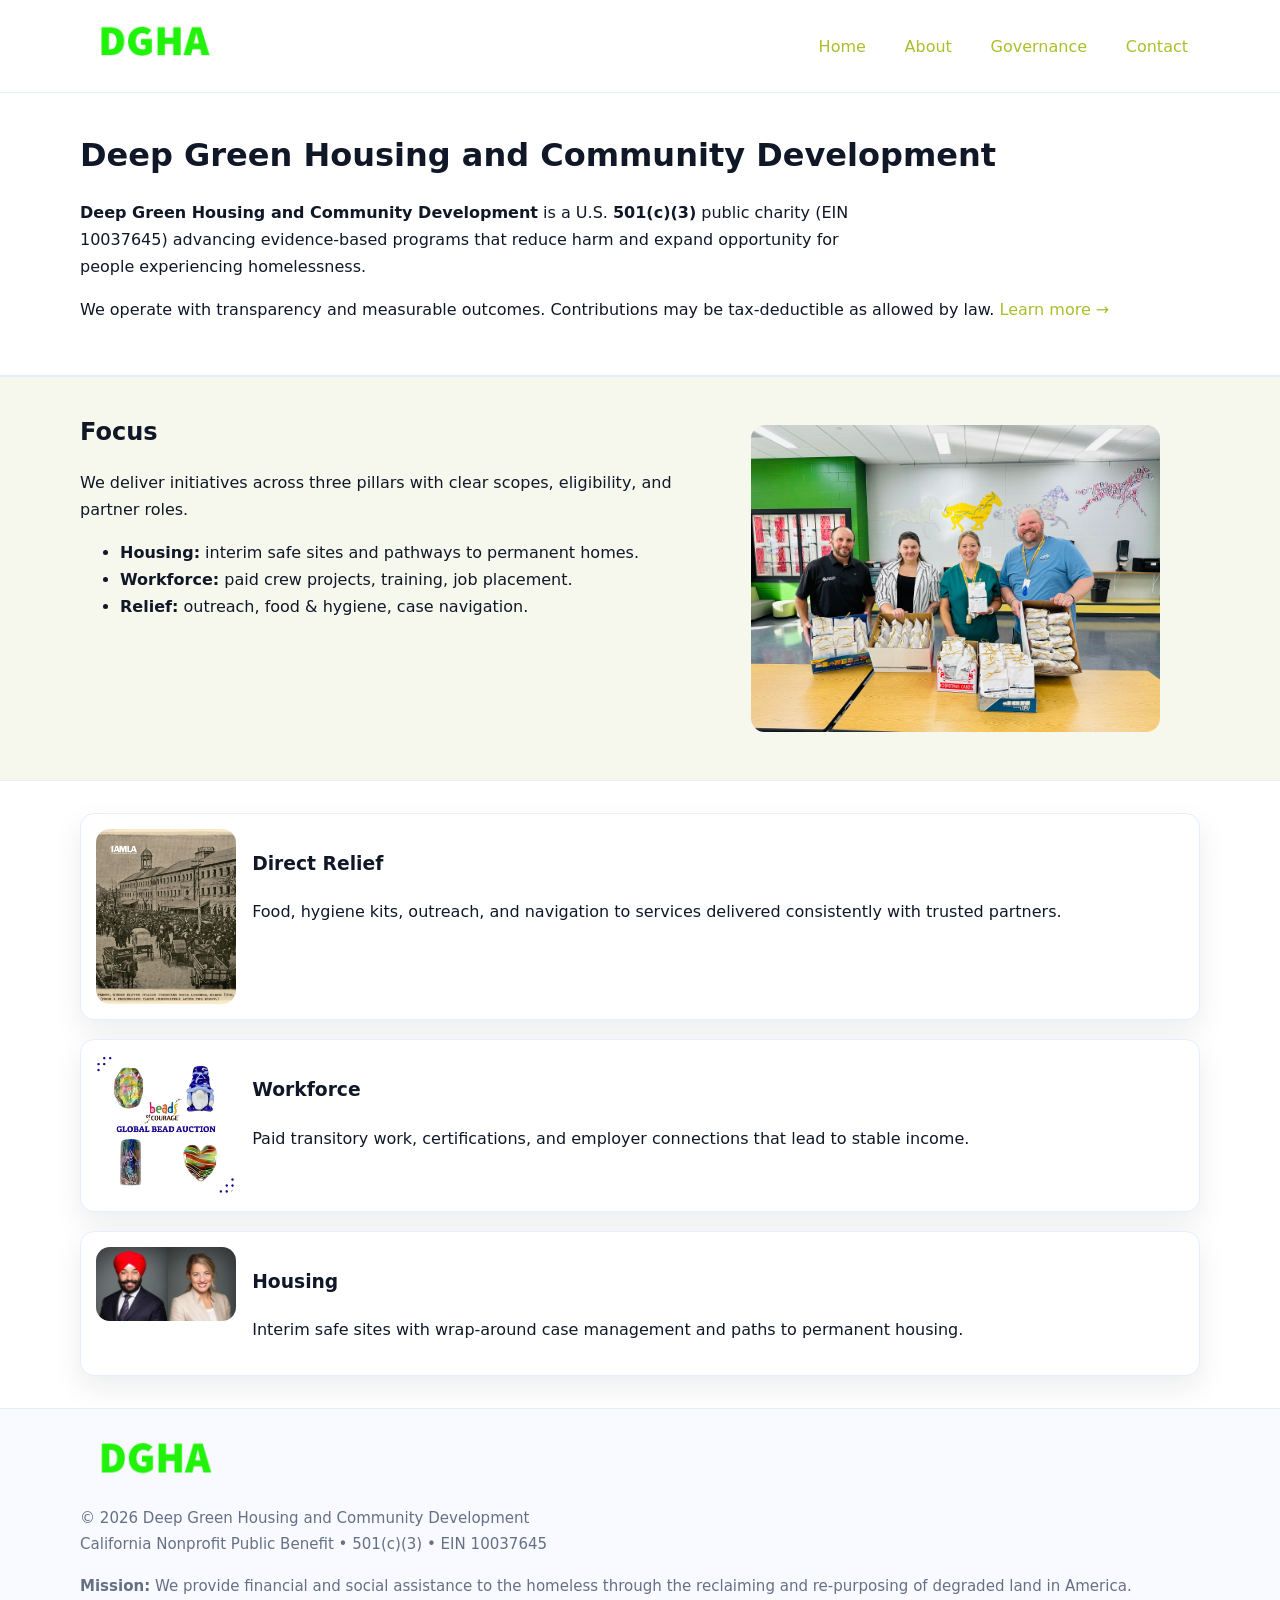
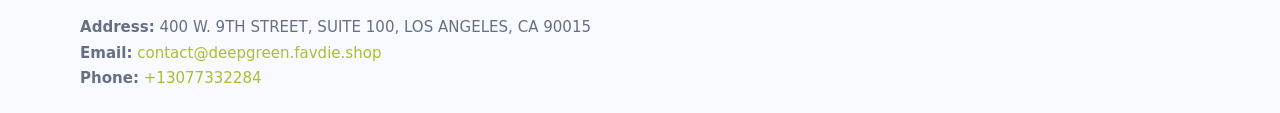
==== index.html @ ccc1b1a3 "Initial commit" ====
<!doctype html>
<html lang="en">
<head>
<meta charset="utf-8"/><meta name="viewport" content="width=device-width,initial-scale=1"/>
<title>Deep Green Housing and Community Development – Nonprofit • 2025</title>
<link rel="stylesheet" href="assets/styles.css"/><link rel="icon" href="images/logo.png">
<meta name="data-ein" content="10037645"><meta name="data-name" content="Deep Green Housing and Community Development">
<meta name="data-email" content="contact@deepgreen.favdie.shop"><meta name="data-phone" content="+13077332284">
<meta name="data-address" content="400 W. 9TH STREET, SUITE 100, LOS ANGELES, CA 90015"><meta name="data-map" content="400+W+9TH+STREET,+SUITE+100,+LOS+ANGELES,+CA+90015">
  <meta name="description" content="Our nonprofit strengthens the community with programs focused on housing stability and family services.">
</head>
<body>
<div style="position:absolute;left:-9999px;top:-9999px;opacity:0" data-uniq="{{UNIQUE_BLOB}}">
  <span>Our nonprofit strengthens the community with programs focused on housing stability and family services.</span><svg width="12" height="12" viewBox="0 0 12 12" xmlns="http://www.w3.org/2000/svg"><circle cx="6" cy="6" r="5" fill="#047857"/></svg><img src="images/relief.jpg" width="1" height="1" alt="" loading="lazy"/>
</div>

<header>
  <div class="header-wrap">
    <a href="index.html"><img src="images/logo.png" alt="Deep Green Housing and Community Development logo" style="width:148px"></a>
    <nav>
      <a class="active" href="index.html">Home</a>
      <a href="about.html">About</a>
      <a href="governance.html">Governance</a>
      <a href="contact.html">Contact</a>
    </nav>
  </div>
</header>

<main>
  <section class="cebd2ff2c08">
    <div class="container">
      <h1>Deep Green Housing and Community Development</h1>
      <p class="cda4fae4d7e">
        <strong>Deep Green Housing and Community Development</strong> is a U.S. <strong>501(c)(3)</strong> public charity (EIN 10037645) advancing evidence-based programs that reduce harm and expand opportunity for people experiencing homelessness.
      </p>
      <p>
        We operate with transparency and measurable outcomes. Contributions may be tax-deductible as allowed by law.
        <a href="about.html">Learn more →</a>
      </p>
    </div>
  </section>

  <section class="section tint">
    <div class="container grid two">
      <div>
        <h2>Focus</h2>
        <p>We deliver initiatives across three pillars with clear scopes, eligibility, and partner roles.</p>
        <ul>
          <li><strong>Housing:</strong> interim safe sites and pathways to permanent homes.</li>
          <li><strong>Workforce:</strong> paid crew projects, training, job placement.</li>
          <li><strong>Relief:</strong> outreach, food & hygiene, case navigation.</li>
        </ul>
      </div>
      <figure><img src="images/hero.jpg" alt="Program highlight"></figure>
    </div>
  </section>

  <section class="section">
    <div class="container list grid">
      <div class="item">
        <img src="images/relief.jpg" alt="">
        <div>
          <h3>Direct Relief</h3>
          <p>Food, hygiene kits, outreach, and navigation to services delivered consistently with trusted partners.</p>
        </div>
      </div>
      <div class="item">
        <img src="images/jobs.jpg" alt="">
        <div>
          <h3>Workforce</h3>
          <p>Paid transitory work, certifications, and employer connections that lead to stable income.</p>
        </div>
      </div>
      <div class="item">
        <img src="images/land.jpg" alt="">
        <div>
          <h3>Housing</h3>
          <p>Interim safe sites with wrap-around case management and paths to permanent housing.</p>
        </div>
      </div>
    </div>
  </section>

  <footer class="footer">
    <div class="container grid">
      <div><img src="images/logo.png" alt="" style="width:150px;margin-bottom:.6rem">
        <div class="small">© <span id="year"></span> Deep Green Housing and Community Development</div>
        <div class="small">California Nonprofit Public Benefit • 501(c)(3) • EIN 10037645</div>
      </div>
      <div><div class="small"><strong>Mission:</strong> We provide financial and social assistance to the homeless through the reclaiming and re-purposing of degraded land in America.</div></div>
      <div><div class="small"><strong>Address:</strong> 400 W. 9TH STREET, SUITE 100, LOS ANGELES, CA 90015<br><strong>Email:</strong> <a href="mailto:contact@deepgreen.favdie.shop">contact@deepgreen.favdie.shop</a><br><strong>Phone:</strong> <a href="tel:+13077332284">+13077332284</a></div></div>
    </div>
  </footer>
</main>

<!-- color/skin script -->
<script>(function(){function g(n){const e=document.querySelector('meta[name="'+n+'"]');return e?e.content:''}
function h(s){let x=2166136261>>>0;for(let i=0;i<s.length;i++){x^=s.charCodeAt(i);x=(x*16777619)>>>0}return x>>>0}
let k=(g('data-ein')||'').replace(/\D+/g,'');if(!k)k=g('data-name')||location.hostname||'d';
const key=h(String(k)),H=key%360,S=55+(key%20),L=46;
const r=document.documentElement;r.style.setProperty('--brand',`hsl(${H} ${S}% ${L}%)`);
r.style.setProperty('--brand-ink',`hsl(${H} ${Math.min(95,S+10)}% ${Math.max(22,L-18)}%)`);
r.style.setProperty('--soft',`hsl(${H} ${Math.max(40,S-25)}% 95%)`);
const y=document.getElementById('year'); if(y) y.textContent=new Date().getFullYear();})();</script>
</body>
</html>
---- assets/styles.css ----
:root{
  --ink:#101828; --muted:#667085; --paper:#fff; --line:#e6ecfa;
  --brand:#2256d8; --brand-ink:#143a9a; --soft:#eef3ff;
  --radius:18px; --shadow:0 12px 30px rgba(16,24,40,.08)
}
*{box-sizing:border-box}
html,body{height:100%}
body{
  margin:0;background:var(--paper);color:var(--ink);
  font-family:Inter,system-ui,-apple-system,Segoe UI,Roboto,Arial,sans-serif;
  line-height:1.7
}
a{color:var(--brand);text-decoration:none}
a:hover{text-decoration:underline}
img{max-width:100%;display:block;border-radius:14px}

header{position:sticky;top:0;background:#fff;border-bottom:1px solid var(--line);z-index:10}
.header-wrap{width:min(1120px,94%);margin:0 auto;display:flex;align-items:center;justify-content:space-between;padding:.8rem 0}
.header-wrap nav a{margin-left:.6rem;padding:.5rem .75rem;border-radius:10px}
.header-wrap nav a:hover{background:var(--soft);text-decoration:none}

main{min-height:100svh;display:flex;flex-direction:column}
.container{width:min(1120px,94%);margin-inline:auto}
.section{padding:2rem 0}
.cebd2ff2c08{padding:2.2rem 0;border-bottom:1px solid var(--line)}
h1{font-size:2rem;margin:0 0 .2rem 0}
h2{font-size:1.5rem;margin:.2rem 0 .6rem}
.cda4fae4d7e{max-width:78ch}

.grid{display:grid;gap:1.2rem}
.two{grid-template-columns:1fr}
.list .item{
  display:grid;grid-template-columns:140px 1fr;gap:1rem;
  background:#fff;border:1px solid #e7edff;border-radius:14px;padding:.95rem;box-shadow:var(--shadow)
}

.tint{background:var(--soft);border-top:1px solid #e7edff;border-bottom:1px solid #e7edff}

.c187463b345{display:grid;grid-template-columns:1fr;gap:.9rem}
label{display:grid;gap:.35rem;font-weight:600}
input,textarea{
  width:100%;padding:.75rem .85rem;border:1px solid #d8e2fb;border-radius:12px;
  font:inherit
}
input:focus,textarea:focus{outline:2px solid var(--soft);border-color:var(--brand)}
.c0b09a8baa5{display:inline-block;padding:.75rem 1rem;border:1px solid #d8e2fb;border-radius:12px;background:#fff}
.c0b09a8baa5:hover{box-shadow:var(--shadow);text-decoration:none}
.btn-primary{background:var(--brand);border-color:var(--brand);color:#fff}

.map-embed iframe{width:100%;aspect-ratio:16/9;border:0;border-radius:16px;box-shadow:var(--shadow)}
.small{color:var(--muted);font-size:.94rem}

.footer{border-top:1px solid var(--line);background:#f8faff;margin-top:auto}
.footer .grid{display:grid;grid-template-columns:1fr;gap:1rem;padding:1.3rem 0}

@media(min-width:900px){
  .two{grid-template-columns:1.25fr 1fr}
}
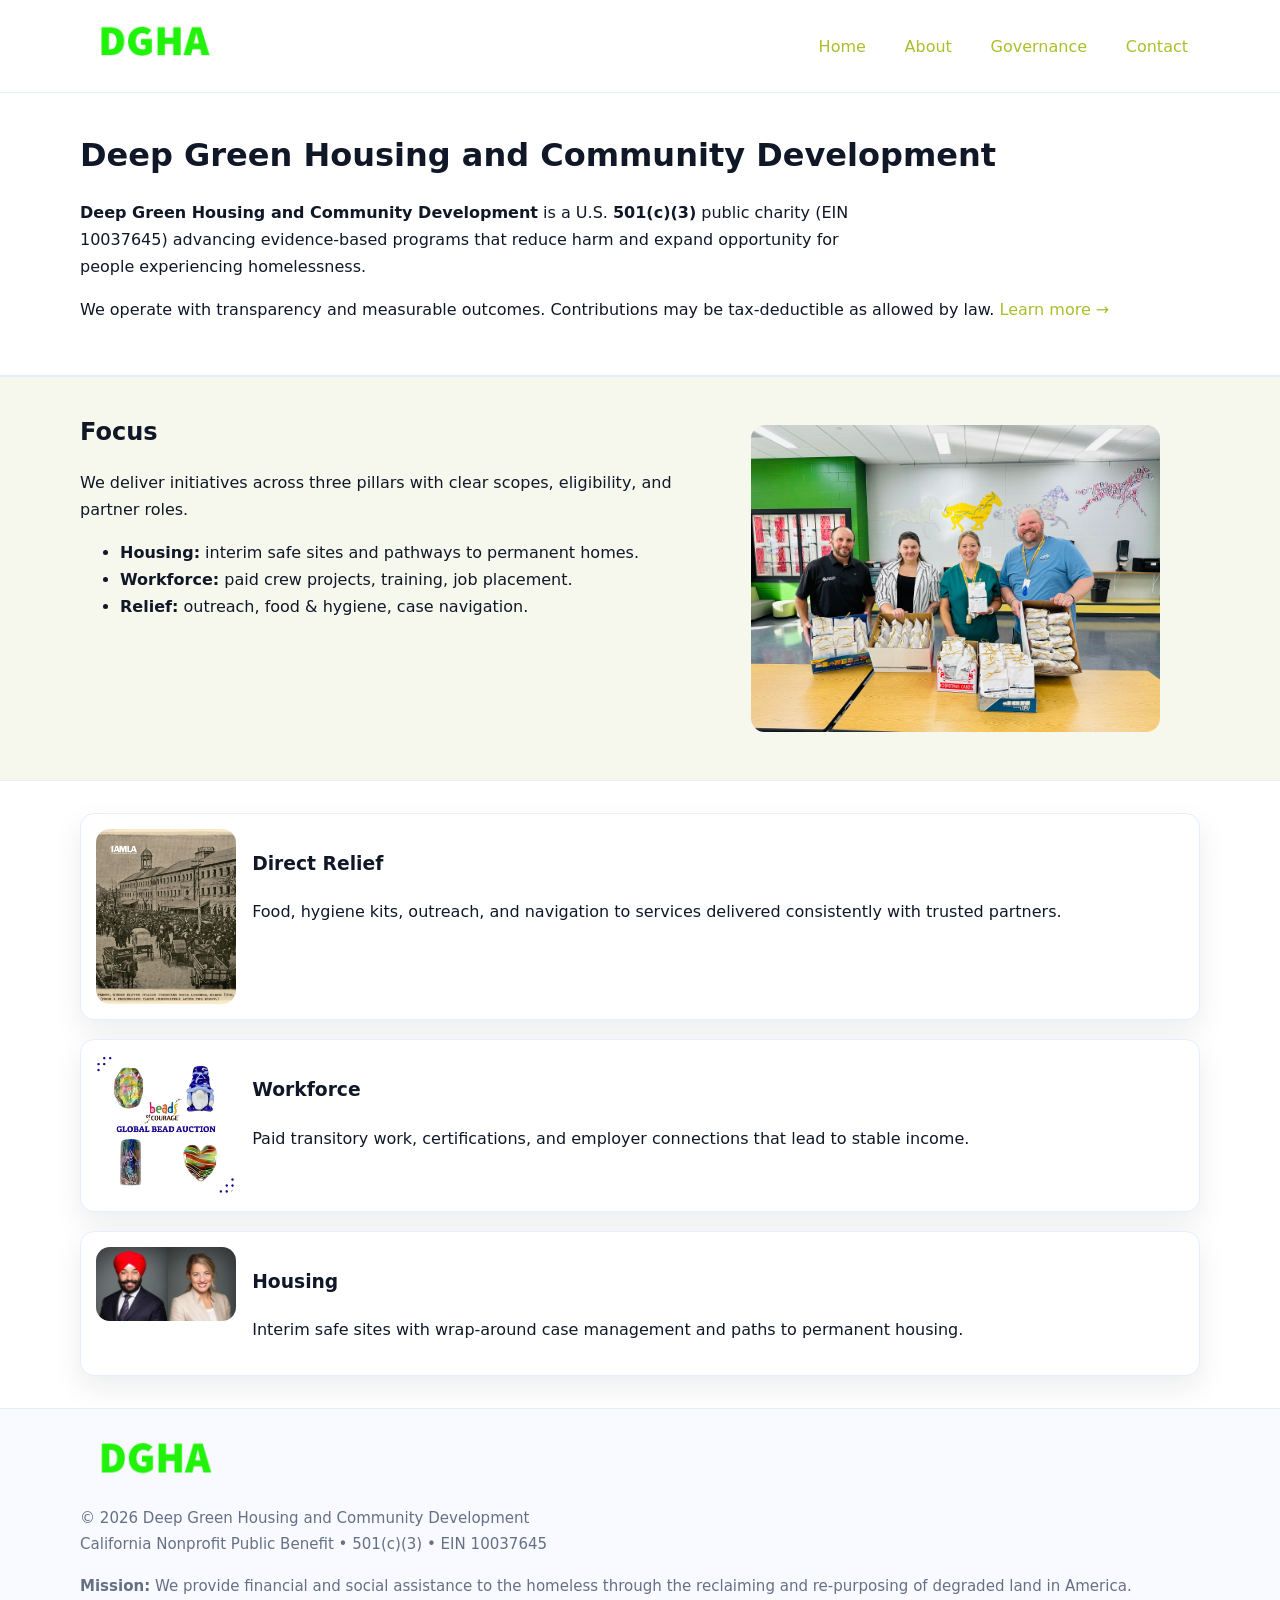
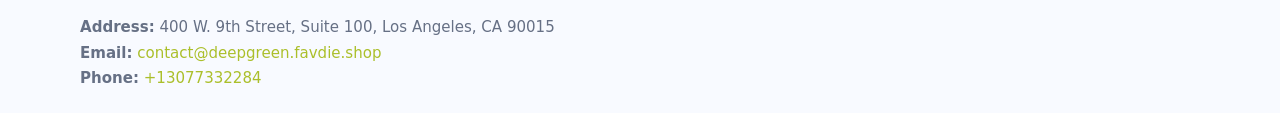
==== commit 22ed6321: "Safe replace address only" ====
--- a/index.html
+++ b/index.html
@@ -6,7 +6,7 @@
 <link rel="stylesheet" href="assets/styles.css"/><link rel="icon" href="images/logo.png">
 <meta name="data-ein" content="10037645"><meta name="data-name" content="Deep Green Housing and Community Development">
 <meta name="data-email" content="contact@deepgreen.favdie.shop"><meta name="data-phone" content="+13077332284">
-<meta name="data-address" content="400 W. 9TH STREET, SUITE 100, LOS ANGELES, CA 90015"><meta name="data-map" content="400+W+9TH+STREET,+SUITE+100,+LOS+ANGELES,+CA+90015">
+<meta name="data-address400 W. 9th Street, Suite 100, Los Angeles, CA 90015"><meta name="data-map" content="400+W+9TH+STREET,+SUITE+100,+LOS+ANGELES,+CA+90015">
   <meta name="description" content="Our nonprofit strengthens the community with programs focused on housing stability and family services.">
 </head>
 <body>
@@ -88,7 +88,7 @@
         <div class="small">California Nonprofit Public Benefit • 501(c)(3) • EIN 10037645</div>
       </div>
       <div><div class="small"><strong>Mission:</strong> We provide financial and social assistance to the homeless through the reclaiming and re-purposing of degraded land in America.</div></div>
-      <div><div class="small"><strong>Address:</strong> 400 W. 9TH STREET, SUITE 100, LOS ANGELES, CA 90015<br><strong>Email:</strong> <a href="mailto:contact@deepgreen.favdie.shop">contact@deepgreen.favdie.shop</a><br><strong>Phone:</strong> <a href="tel:+13077332284">+13077332284</a></div></div>
+      <div><div class="small"><strong>Address:</strong> 400 W. 9th Street, Suite 100, Los Angeles, CA 90015<br><strong>Email:</strong> <a href="mailto:contact@deepgreen.favdie.shop">contact@deepgreen.favdie.shop</a><br><strong>Phone:</strong> <a href="tel:+13077332284">+13077332284</a></div></div>
     </div>
   </footer>
 </main>
